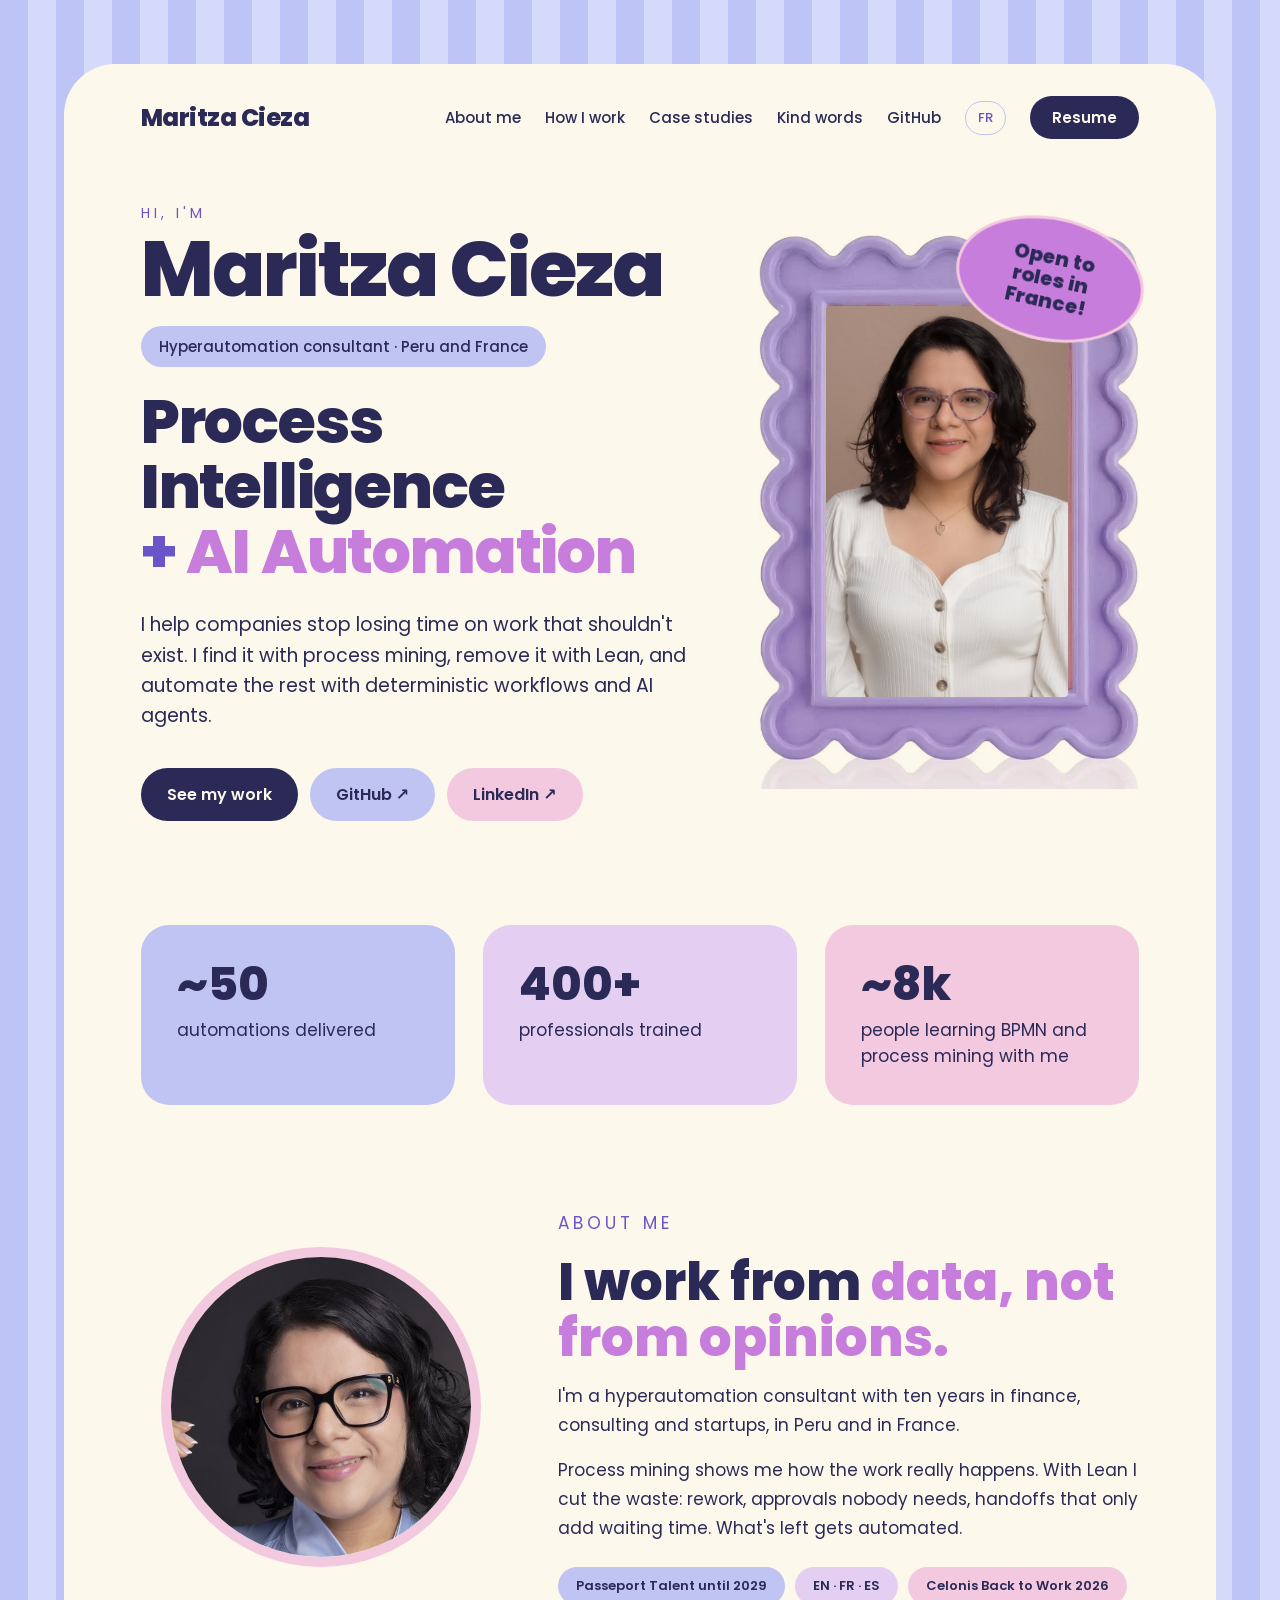
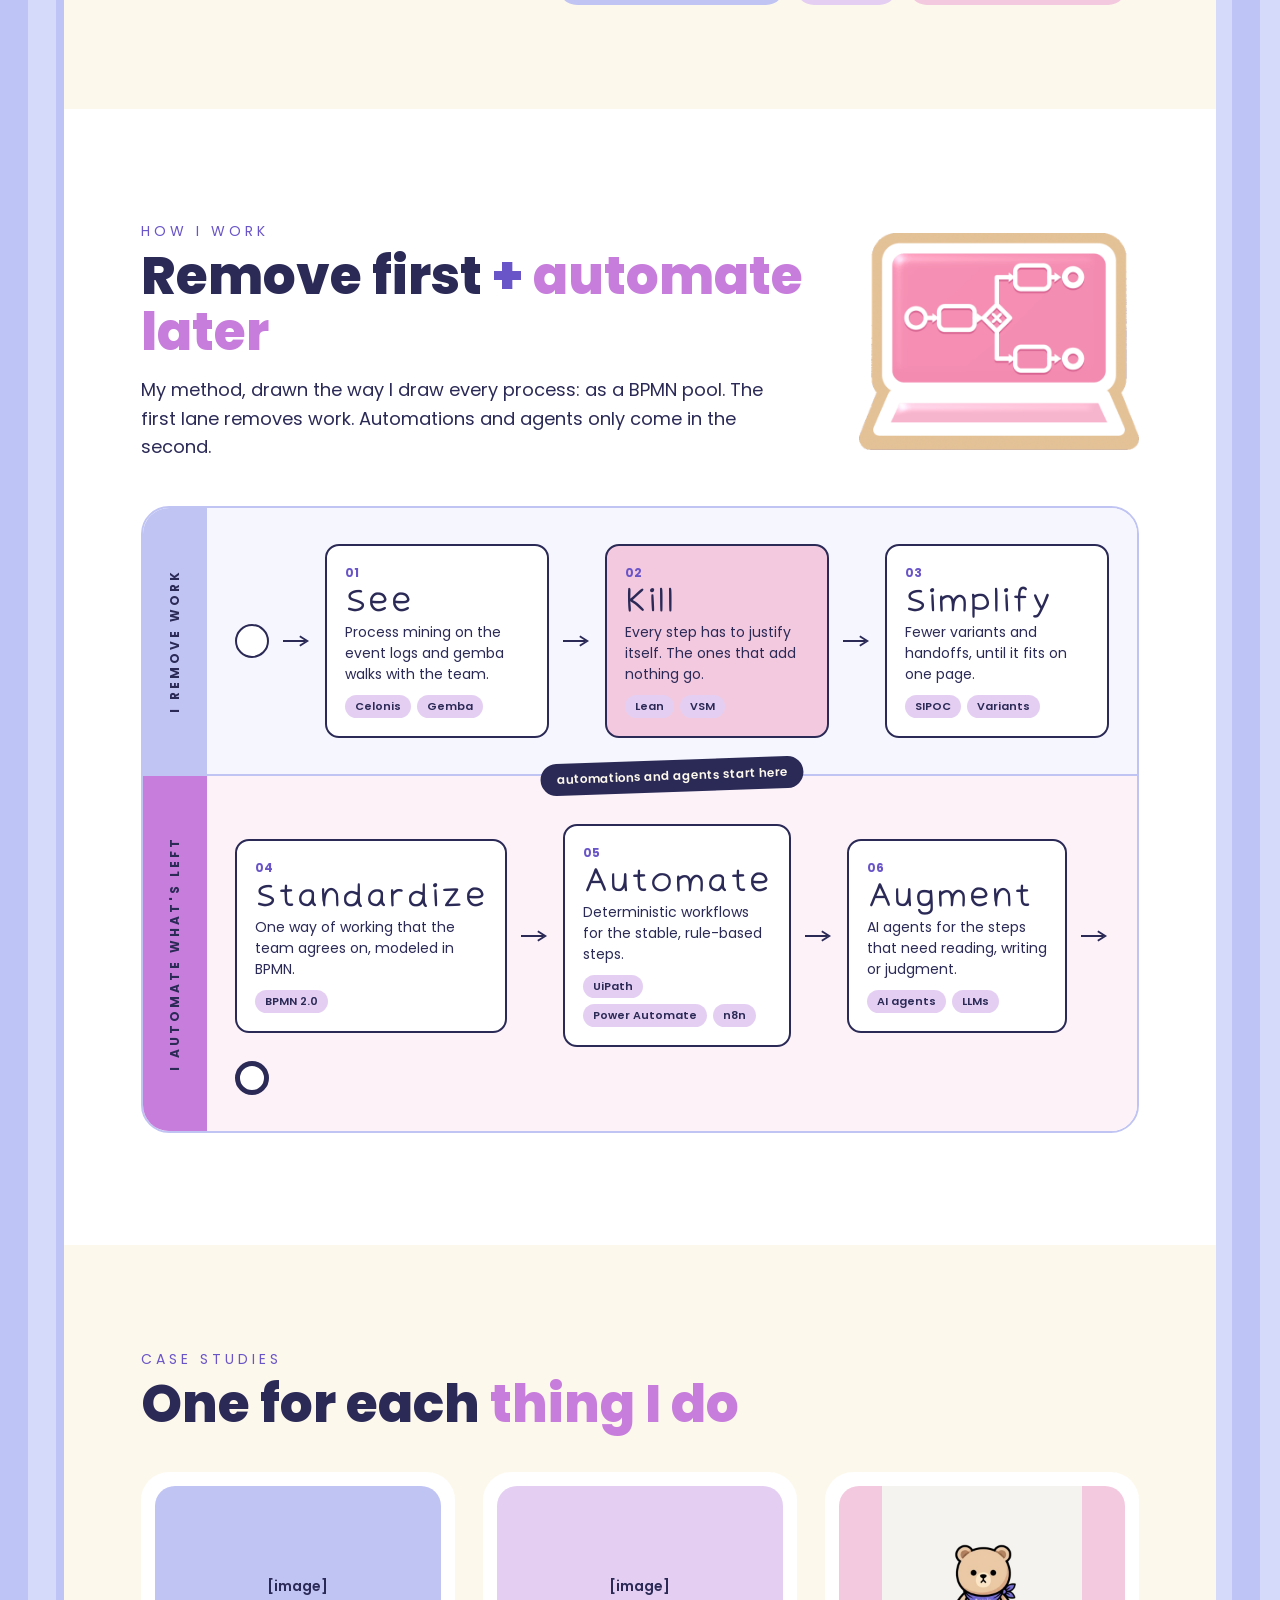
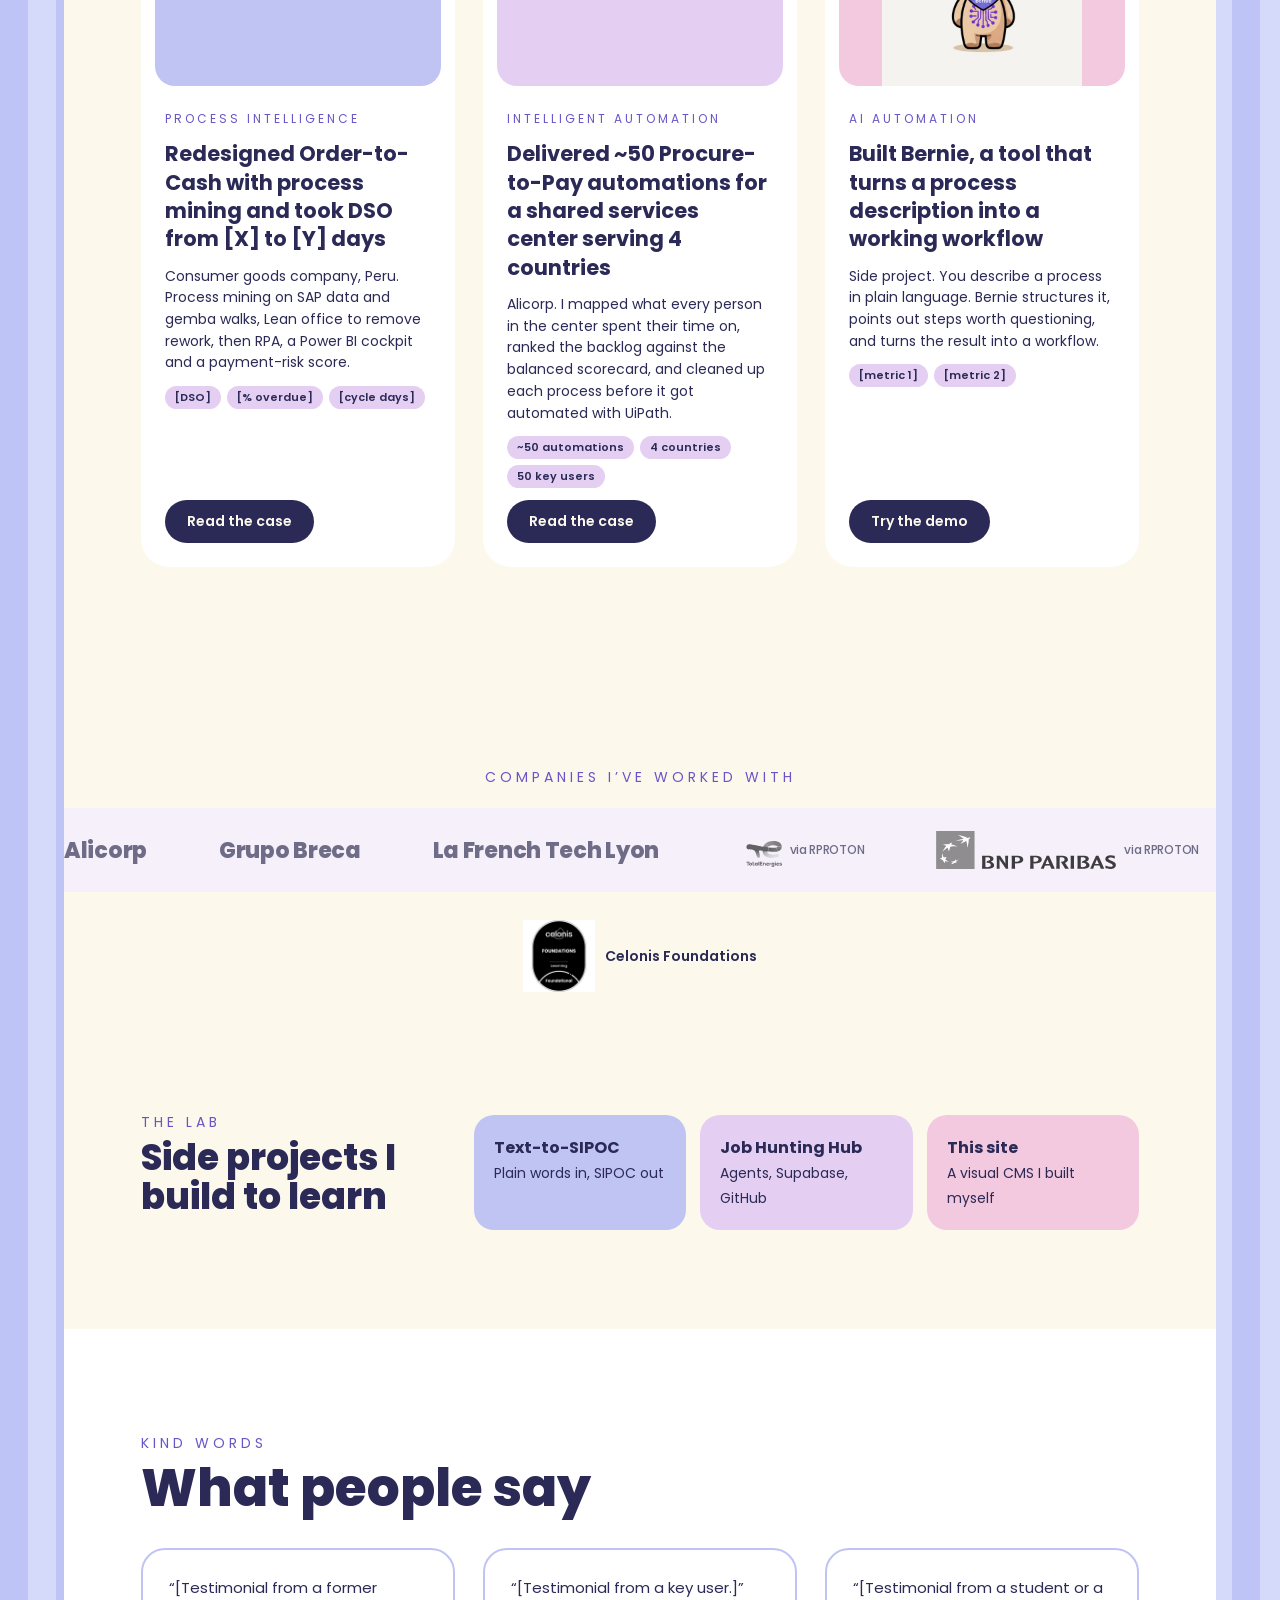
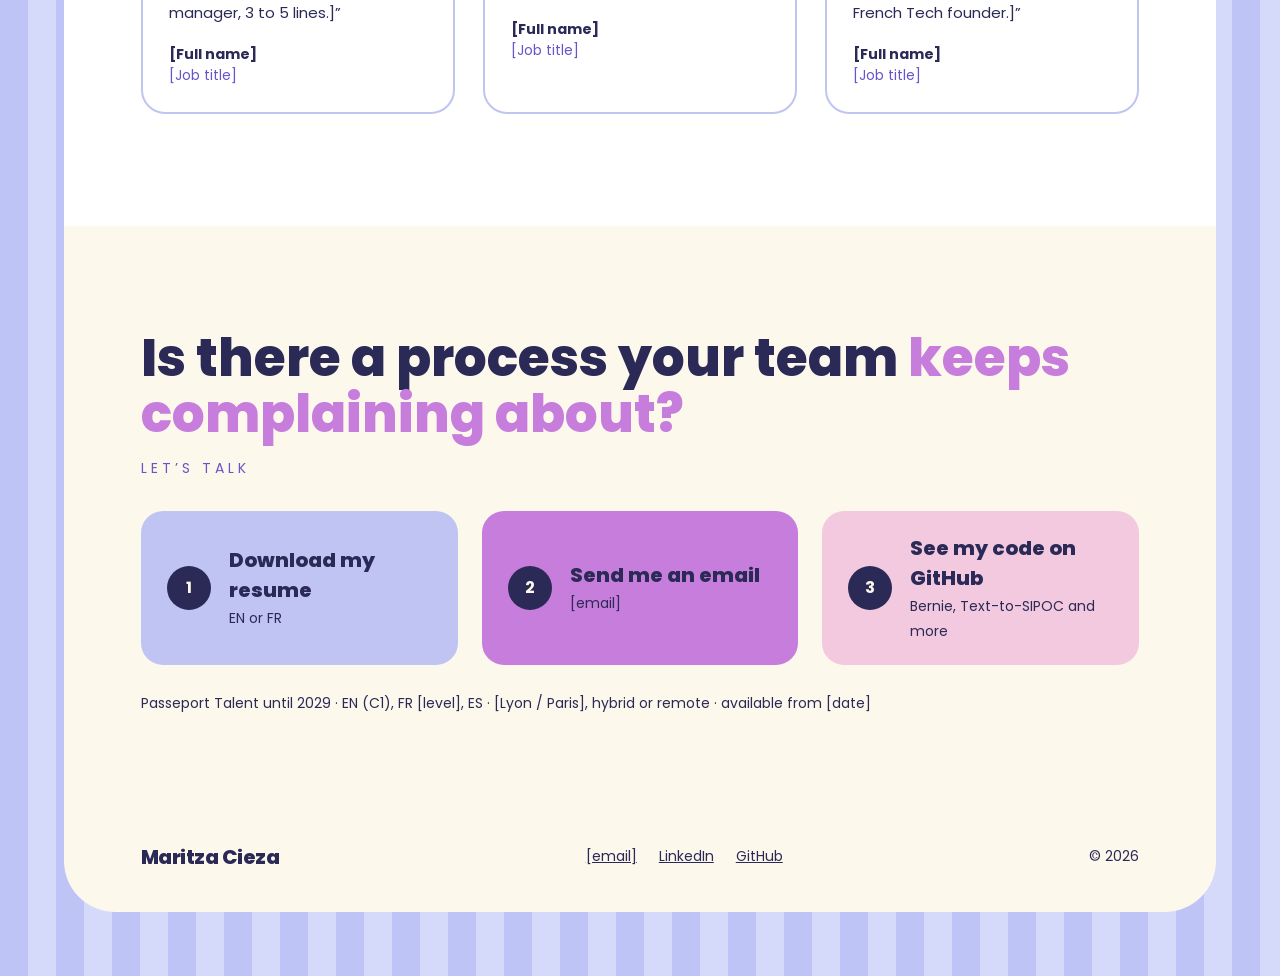
==== index.html @ a3aa9fd0 "Portfolio with visual CMS panel Co-Authored-By: Claude Opus 5.5 <noreply@anthropic.com> Claude-Sessi" ====
<!doctype html>
<html lang="en">
<head>
<meta charset="utf-8">
<meta name="viewport" content="width=device-width, initial-scale=1">
<title>Maritza Cieza · Process Intelligence + AI Automation</title>
<meta name="description" content="Hyperautomation consultant. I find wasted work with process mining, remove it with Lean, and automate the rest with deterministic workflows and AI agents.">
<link rel="preconnect" href="https://fonts.googleapis.com">
<link rel="preconnect" href="https://fonts.gstatic.com" crossorigin>
<link href="https://fonts.googleapis.com/css2?family=Poppins:wght@400;500;600;700;800&display=swap" rel="stylesheet">
<link rel="stylesheet" href="styles.css">
</head>
<body>
<div class="page"><main class="sheet" id="app" aria-live="polite"><p class="pad" style="padding-top:48px">Loading…</p></main></div>
<script src="app.js"></script>
</body>
</html>
---- styles.css ----
@font-face { font-family: 'Irene Florentina'; src: url('assets/fonts/IreneFlorentina-Regular.woff2') format('woff2'); font-display: swap; }

:root {
  --cream: #FDF8EC;
  --ink: #2B2A57;
  --violet: #6A55C8;
  --orchid: #C77DDB;
  --lavender: #C0C4F3;
  --lilac: #E4CFF2;
  --pink: #F3C9DF;
  --stripe-a: #BEC5F6;
  --stripe-b: #D6DAFA;
  --white: #FFFFFF;
}

* { box-sizing: border-box; }
html { scroll-behavior: smooth; }
body {
  margin: 0;
  font-family: Poppins, system-ui, sans-serif;
  color: var(--ink);
  background: repeating-linear-gradient(90deg, var(--stripe-a) 0 28px, var(--stripe-b) 28px 56px);
}
a { color: var(--ink); }
a:hover { color: var(--violet); }
img { max-width: 100%; display: block; }

.page { padding: clamp(16px, 5vw, 80px) clamp(12px, 5vw, 72px); }
.sheet { max-width: 1280px; margin: 0 auto; background: var(--cream); border-radius: clamp(28px, 4vw, 56px); overflow: hidden; }
.pad { padding-left: clamp(24px, 6vw, 80px); padding-right: clamp(24px, 6vw, 80px); }

.hand { font-family: 'Irene Florentina', Poppins, sans-serif; font-weight: 400; }
.eyebrow { margin: 0 0 6px; font-size: 14px; letter-spacing: 4px; color: var(--violet); }
.h2 { margin: 0 0 16px; font-size: clamp(34px, 4.5vw, 52px); line-height: 1.08; font-weight: 800; }
.orchid { color: var(--orchid); }
.violet { color: var(--violet); }

.bg-lavender { background: var(--lavender); }
.bg-lilac { background: var(--lilac); }
.bg-pink { background: var(--pink); }
.bg-orchid { background: var(--orchid); }
.bg-white { background: var(--white); }

.btn { display: inline-block; padding: 14px 26px; border-radius: 999px; font-weight: 600; text-decoration: none; }
.btn-ink { background: var(--ink); color: var(--cream); }
.btn-ink:hover { color: var(--cream); opacity: .9; }
.pill { display: inline-block; padding: 9px 18px; border-radius: 999px; font-size: 13px; font-weight: 600; }

/* header */
.topbar { padding-top: 32px; padding-bottom: 8px; display: flex; flex-wrap: wrap; align-items: center; justify-content: space-between; gap: 16px; }
.logo { font-size: 34px; text-decoration: none; }
.nav { display: flex; flex-wrap: wrap; align-items: center; gap: 24px; font-size: 15px; font-weight: 500; }
.nav a { text-decoration: none; }
.lang { background: none; border: 1.5px solid var(--lavender); border-radius: 999px; padding: 6px 12px; font: inherit; font-size: 13px; color: var(--violet); cursor: pointer; }

/* hero */
.hero { padding-top: 56px; padding-bottom: 104px; display: flex; flex-wrap: wrap; align-items: center; gap: 56px; }
.hero-text { flex: 1 1 520px; min-width: 0; }
.hero-name { margin: 2px 0 18px; font-family: Poppins, sans-serif; font-weight: 800; font-size: clamp(46px, 6.4vw, 78px); line-height: 1; letter-spacing: -2px; }
.name-font { font-family: Poppins, sans-serif; font-weight: 800; letter-spacing: -0.5px; }
.hero h1 { margin: 22px 0 0; font-size: clamp(40px, 5.2vw, 62px); line-height: 1.05; font-weight: 800; letter-spacing: -1.2px; }
.hero-promise { margin: 26px 0 0; font-size: 19px; line-height: 1.6; max-width: 600px; }
.hero-actions { display: flex; flex-wrap: wrap; gap: 12px; margin-top: 36px; }
.hero-photo { flex: 1 1 340px; min-width: 0; display: flex; justify-content: center; position: relative; }
.frame { position: relative; width: 100%; max-width: 380px; aspect-ratio: 686 / 1000; }
.frame-img { position: absolute; inset: 0; width: 100%; height: 100%; object-fit: contain; mix-blend-mode: multiply; }
.frame-photo { position: absolute; left: 17.8%; top: 12.8%; width: 63.6%; height: 70.6%; max-width: none; object-fit: cover; border-radius: 4px; }
.sticker { position: absolute; top: -18px; right: -6px; max-width: 190px; background: var(--orchid); color: var(--ink); padding: 26px 26px; border-radius: 50%; font-size: 20px; font-weight: 800; line-height: 1.1; text-align: center; transform: rotate(12deg); border: 3px solid var(--pink); }

/* bento */
.grid { display: grid; gap: 28px; }
.grid-3 { grid-template-columns: repeat(auto-fit, minmax(260px, 1fr)); }
.card { border-radius: 28px; padding: 36px; }
.stat-value { font-size: 46px; font-weight: 800; line-height: 1; }
.stat-label { margin-top: 10px; font-size: 17px; }

/* about */
.about { padding-top: 104px; padding-bottom: 104px; display: flex; flex-wrap: wrap; align-items: center; gap: 56px; }
.about-photo { flex: 1 1 300px; display: flex; justify-content: center; }
.about-photo img { width: 100%; max-width: 320px; aspect-ratio: 1; object-fit: cover; border-radius: 50%; border: 10px solid var(--pink); }
.about-text { flex: 1 1 520px; min-width: 0; }
.about-text p { font-size: 17px; line-height: 1.7; margin: 0 0 16px; }
.pills { display: flex; flex-wrap: wrap; gap: 10px; margin-top: 24px; }

/* method / BPMN pool */
.method { padding-top: 112px; padding-bottom: 112px; }
.method-head { display: flex; flex-wrap: wrap; align-items: center; gap: 32px; margin-bottom: 44px; }
.method-head > div { flex: 1 1 520px; }
.method-head img { flex: 0 1 280px; width: 280px; }
.method-intro { margin: 0; font-size: 18px; line-height: 1.6; max-width: 640px; }
.pool { background: var(--white); border: 2px solid var(--lavender); border-radius: 28px; overflow: hidden; }
.lane { display: flex; }
.lane + .lane { border-top: 2px solid var(--lavender); }
.lane-label { flex: 0 0 64px; display: flex; align-items: center; justify-content: center; }
.lane-label span { writing-mode: vertical-rl; transform: rotate(180deg); font-size: 12px; font-weight: 700; letter-spacing: 3px; text-transform: uppercase; }
.lane-body { flex: 1 1 auto; min-width: 0; padding: 36px 28px; display: flex; flex-wrap: wrap; align-items: center; gap: 14px; position: relative; }
.lane-1 .lane-label { background: var(--lavender); }
.lane-1 .lane-body { background: #F6F6FE; }
.lane-2 .lane-label { background: var(--orchid); }
.lane-2 .lane-body { background: #FCF2F8; padding-top: 48px; }
.event { flex: 0 0 34px; height: 34px; border-radius: 50%; border: 2px solid var(--ink); background: var(--white); }
.event.end { border-width: 5px; }
.arrow { width: 28px; height: 12px; flex: 0 0 28px; }
.task { flex: 1 1 200px; background: var(--white); border: 2px solid var(--ink); border-radius: 14px; padding: 18px; }
.task.hot { background: var(--pink); }
.task-num { font-size: 12px; font-weight: 700; color: var(--violet); }
.task h3 { margin: 2px 0 6px; font-size: 32px; line-height: 1; }
.task p { margin: 0 0 10px; font-size: 14px; line-height: 1.5; }
.chips { display: flex; flex-wrap: wrap; gap: 6px; }
.chip { background: var(--lilac); padding: 3px 10px; border-radius: 999px; font-size: 11px; font-weight: 600; }
.marker { position: absolute; top: -16px; left: 50%; transform: translateX(-50%) rotate(-2deg); background: var(--ink); color: var(--cream); padding: 7px 16px; border-radius: 999px; font-size: 12px; font-weight: 600; white-space: nowrap; }

/* cases */
.cases { padding-top: 104px; padding-bottom: 104px; }
.case { background: var(--white); border-radius: 28px; overflow: hidden; display: flex; flex-direction: column; }
.case-img { height: 200px; margin: 14px 14px 0; border-radius: 20px; display: flex; align-items: center; justify-content: center; font-weight: 600; font-size: 14px; overflow: hidden; }
.case-img img { width: 100%; height: 100%; object-fit: contain; }
.case-body { padding: 24px; display: flex; flex-direction: column; gap: 12px; flex: 1; }
.case-label { font-size: 12px; letter-spacing: 3px; color: var(--violet); }
.case h3 { margin: 0; font-size: 21px; line-height: 1.35; font-weight: 700; }
.case p { margin: 0; font-size: 14px; line-height: 1.55; }
.case .btn { margin-top: auto; align-self: flex-start; padding: 11px 22px; font-size: 14px; }

/* brands marquee */
.brands { padding-top: 96px; padding-bottom: 24px; }
.marquee { overflow: hidden; padding: 22px 0; background: #F6F0FB; }
.marquee-track { display: flex; align-items: center; gap: 72px; width: max-content; animation: marquee 32s linear infinite; }
.marquee:hover .marquee-track { animation-play-state: paused; }
.brand { display: flex; align-items: center; gap: 8px; font-size: 22px; font-weight: 800; letter-spacing: -0.3px; color: #6E6C86; white-space: nowrap; }
.brand img { height: 40px; width: auto; max-width: 180px; object-fit: contain; filter: grayscale(1) contrast(1.1); opacity: .75; }
.brand small { font-size: 12px; font-weight: 500; }
@keyframes marquee { from { transform: translateX(0); } to { transform: translateX(-50%); } }
@media (prefers-reduced-motion: reduce) { .marquee-track { animation: none; flex-wrap: wrap; width: auto; justify-content: center; } }

.certs { display: flex; flex-wrap: wrap; justify-content: center; align-items: center; gap: 20px; margin-top: 28px; font-size: 14px; }
.certs a { display: flex; align-items: center; gap: 10px; text-decoration: none; font-weight: 600; }
.certs img { height: 72px; width: auto; }

/* lab, words */
.lab { padding-top: 96px; padding-bottom: 96px; display: flex; flex-wrap: wrap; align-items: center; gap: 24px 40px; }
.lab > div:first-child { flex: 1 1 240px; }
.lab-grid { flex: 2 1 560px; display: grid; grid-template-columns: repeat(auto-fit, minmax(180px, 1fr)); gap: 14px; }
.lab-item { border-radius: 20px; padding: 20px; text-decoration: none; display: block; }
.words { padding-top: 104px; padding-bottom: 112px; }
.quote { margin: 0; background: var(--white); border-radius: 24px; padding: 26px; border: 2px solid var(--lavender); }
.quote blockquote { margin: 0 0 18px; font-size: 15px; line-height: 1.65; }
.quote figcaption { font-size: 14px; display: flex; align-items: center; gap: 12px; }
.quote figcaption img { width: 44px; height: 44px; border-radius: 50%; object-fit: cover; }

/* contact */
.contact { padding-top: 104px; padding-bottom: 96px; }
.steps-cta { display: grid; grid-template-columns: repeat(auto-fit, minmax(280px, 1fr)); gap: 24px; }
.step-cta { border-radius: 22px; padding: 22px 26px; display: flex; align-items: center; gap: 18px; text-decoration: none; }
.step-cta strong { font-size: 20px; font-weight: 800; }
.step-num { flex: 0 0 44px; height: 44px; border-radius: 50%; background: var(--ink); color: var(--cream); display: flex; align-items: center; justify-content: center; font-weight: 700; }
.facts { margin: 28px 0 0; font-size: 14px; }

.footer { padding-top: 32px; padding-bottom: 40px; display: flex; flex-wrap: wrap; justify-content: space-between; align-items: center; gap: 16px; font-size: 14px; }
.footer .links { display: flex; flex-wrap: wrap; gap: 22px; }

@media (max-width: 640px) {
  .lane { flex-direction: column; }
  .lane-label { flex: 0 0 auto; padding: 10px; }
  .lane-label span { writing-mode: horizontal-tb; transform: none; }
  .arrow { transform: rotate(90deg); }
  .sticker { font-size: 15px; padding: 18px; }
}
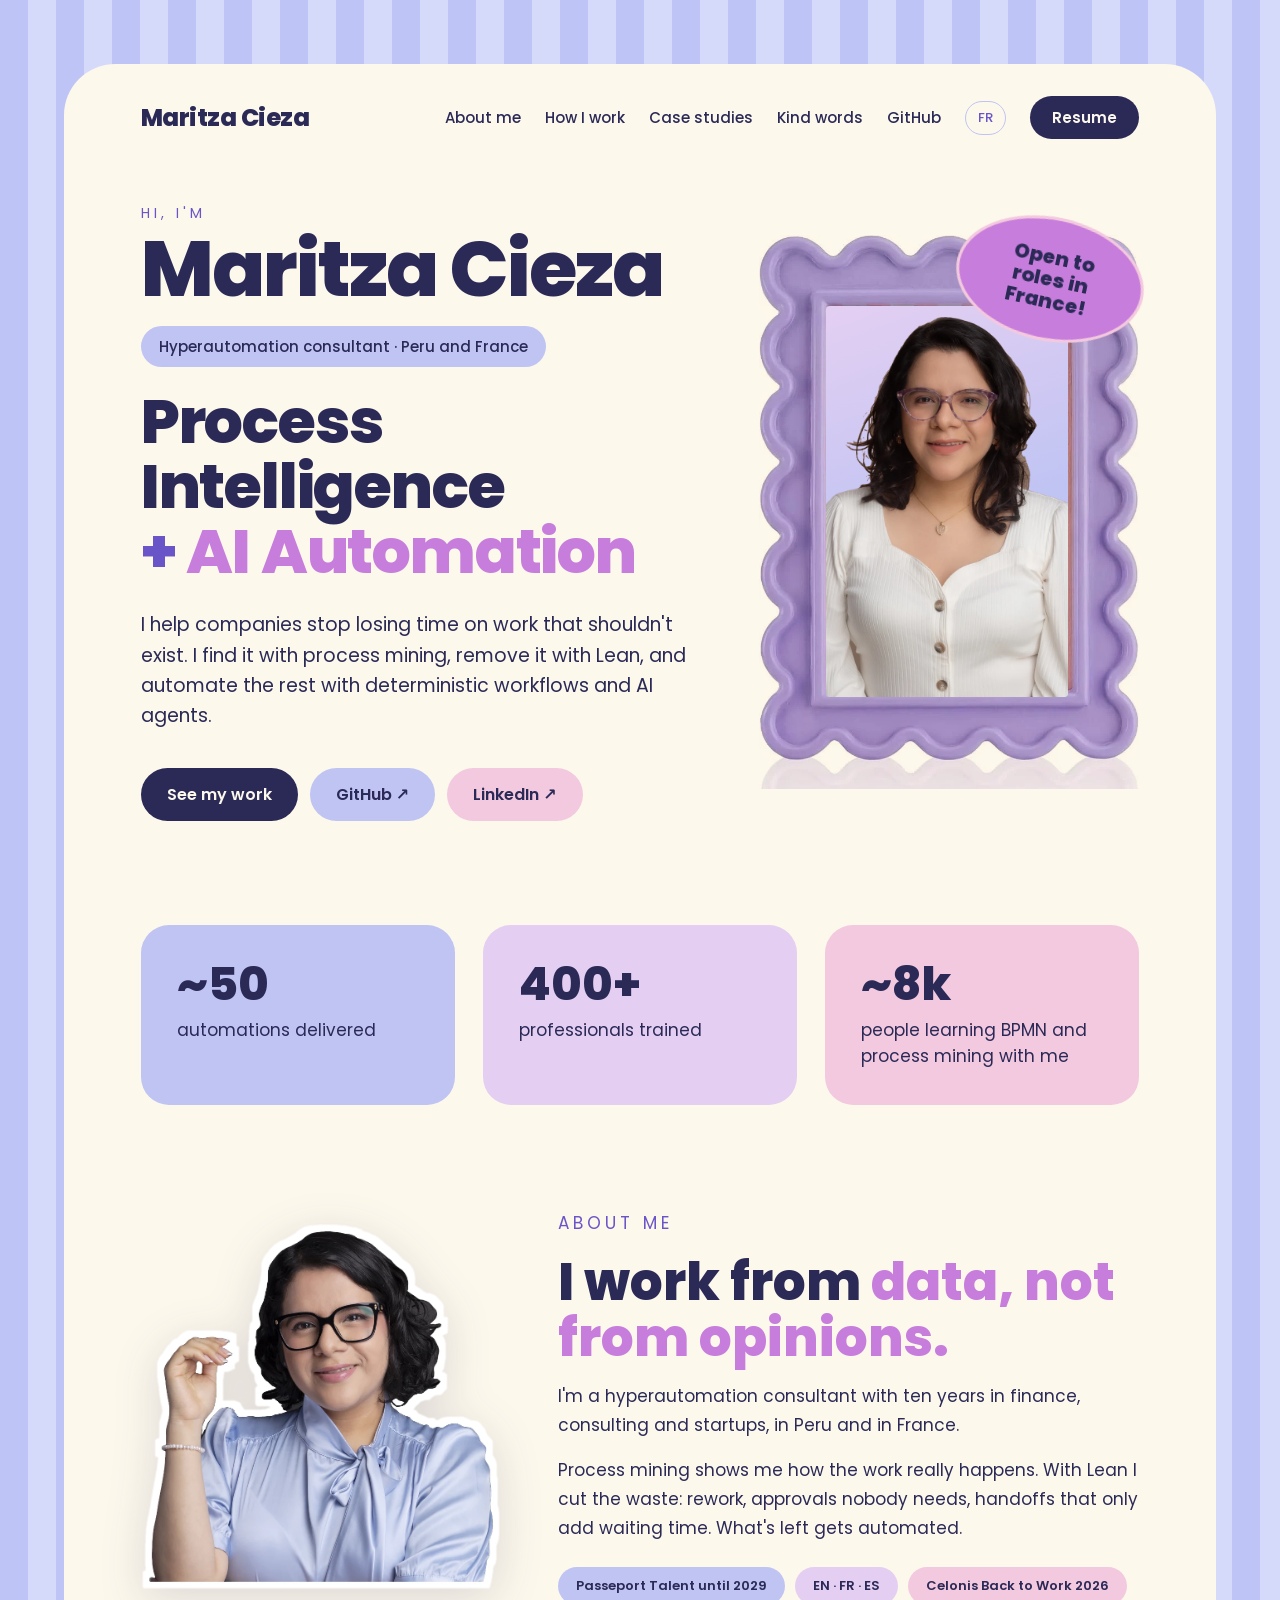
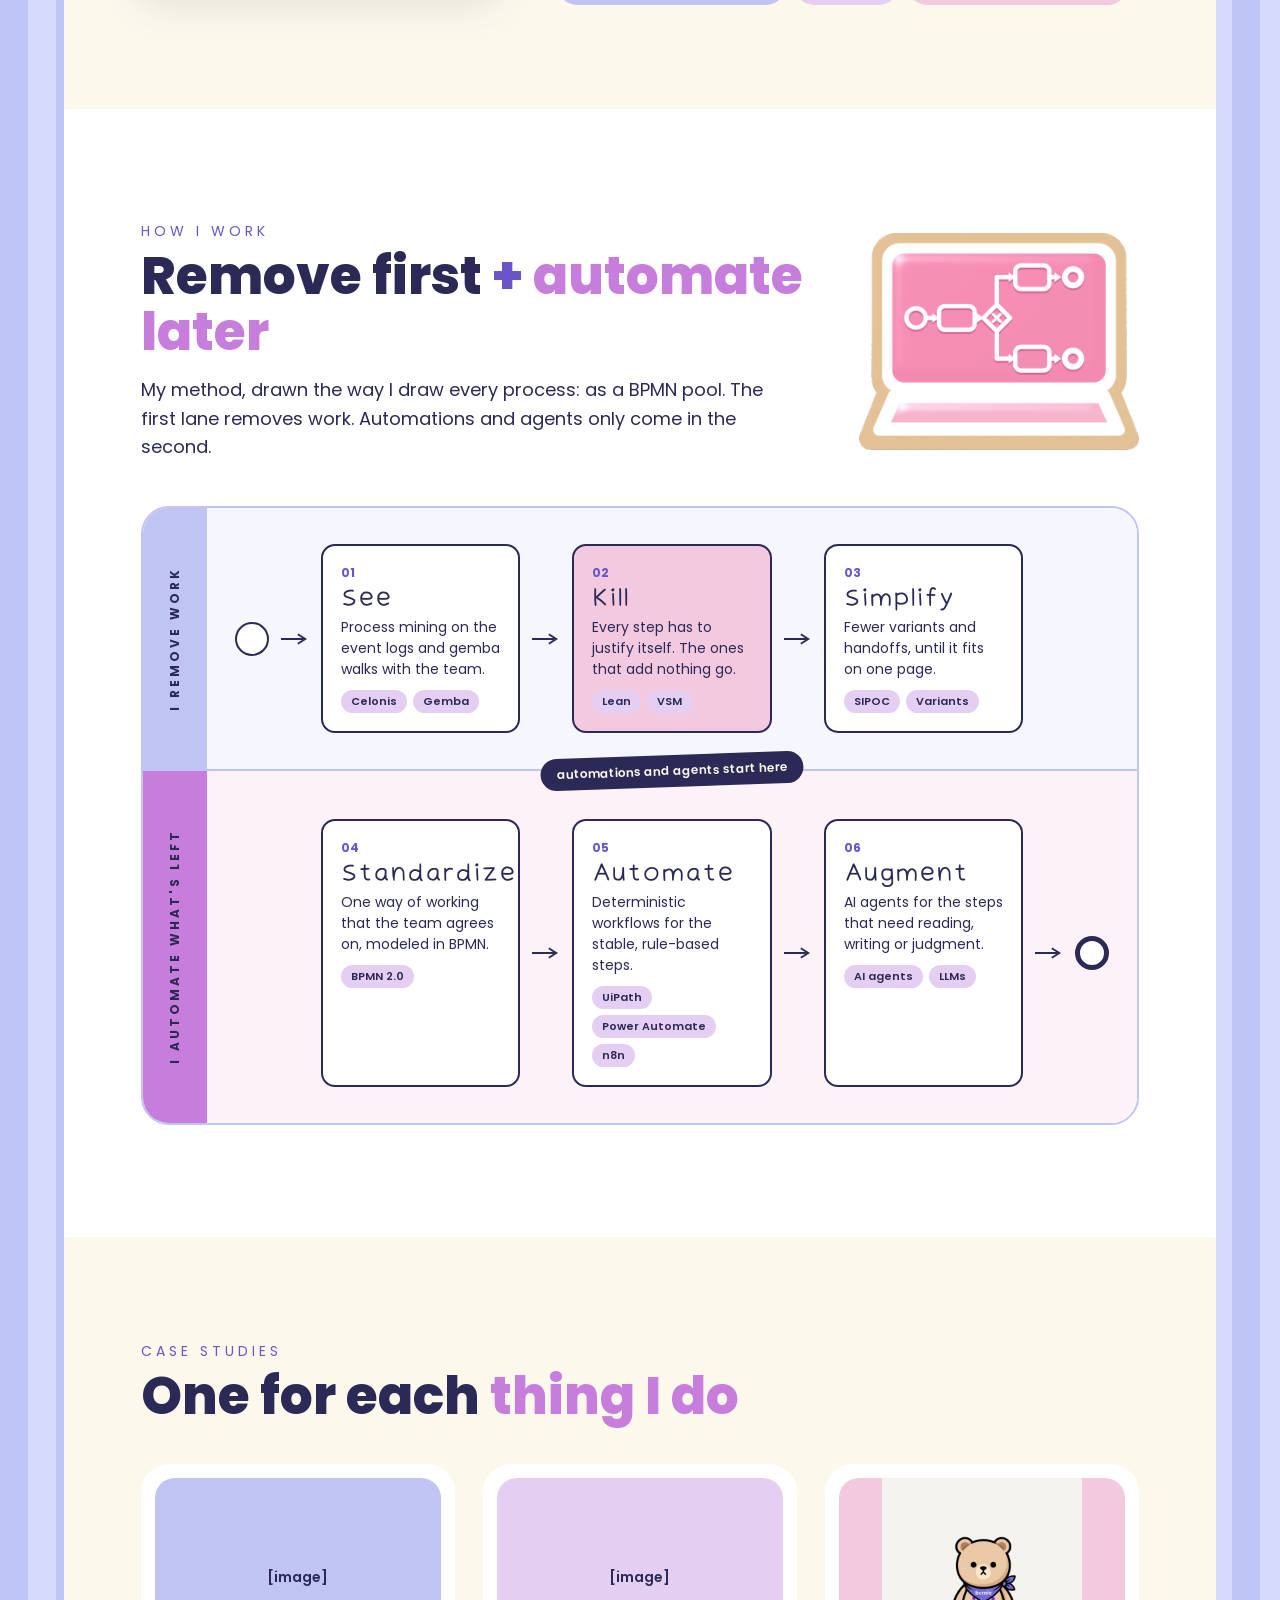
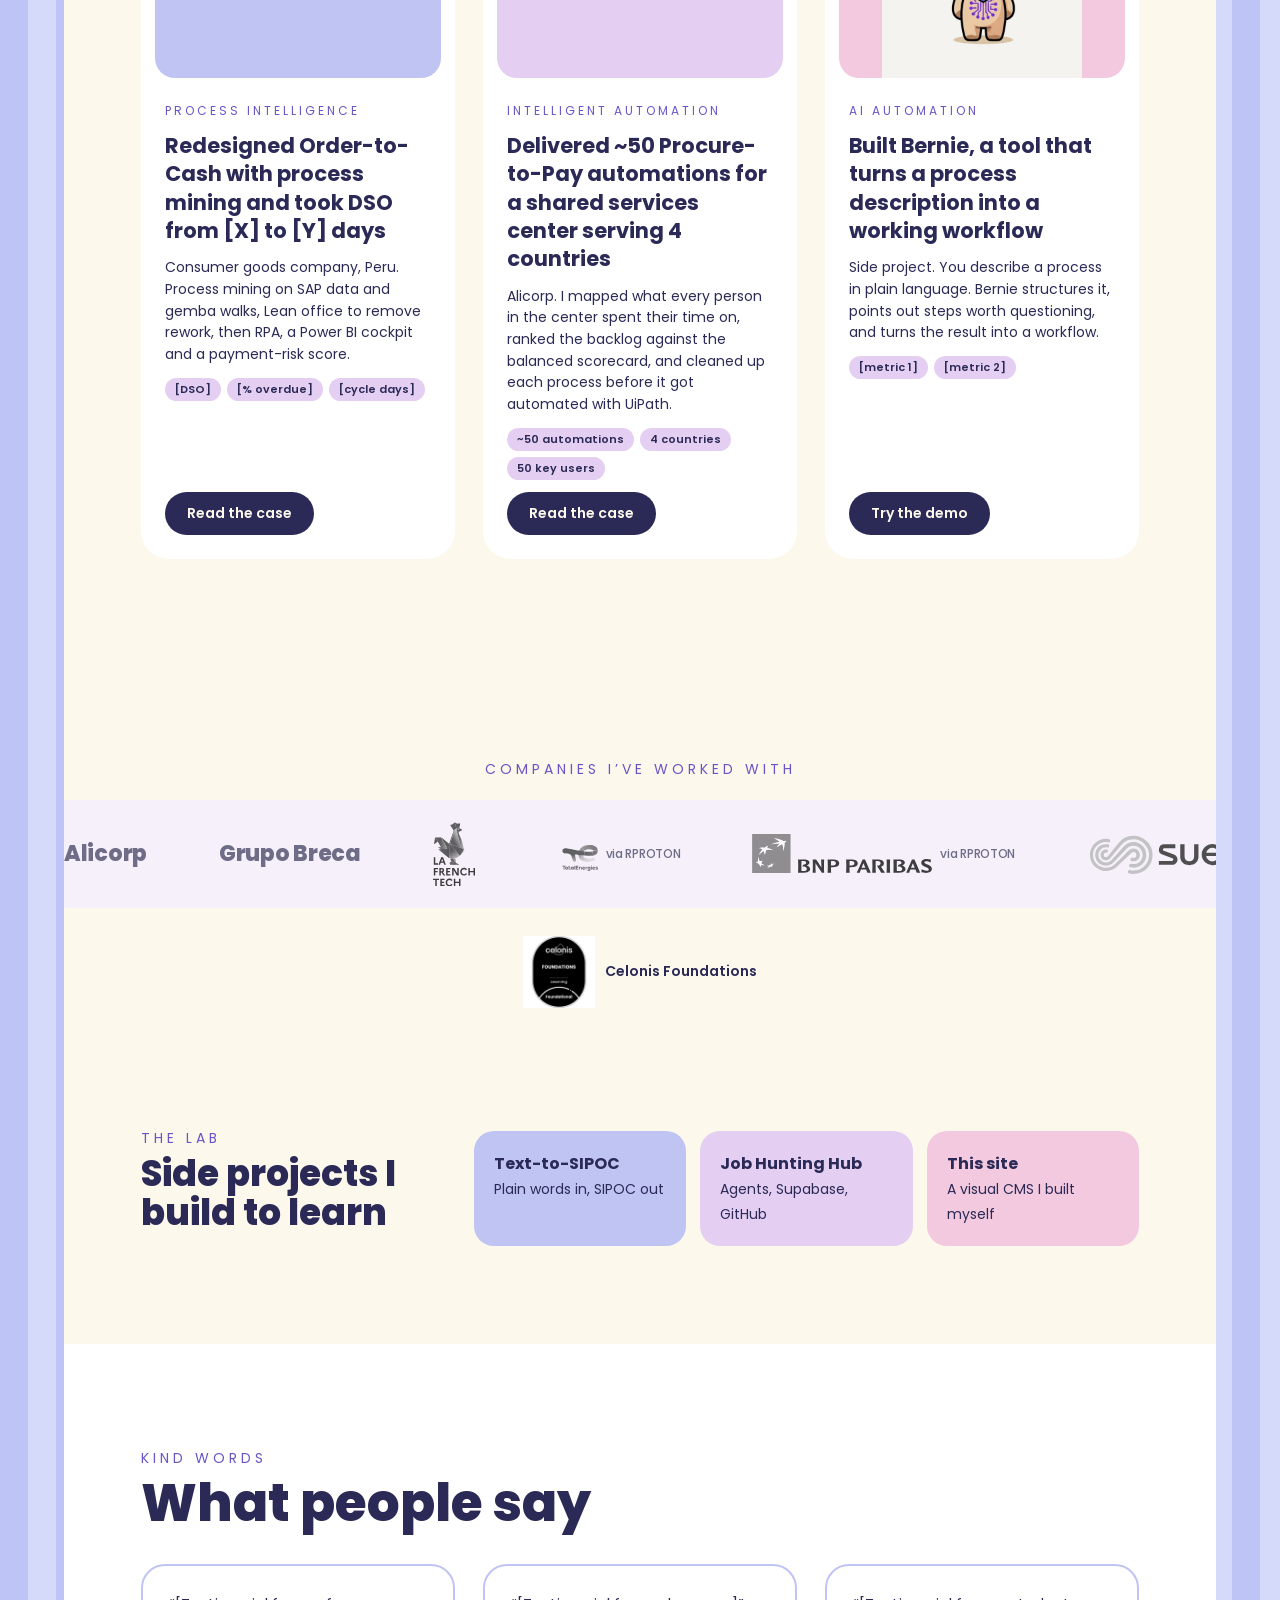
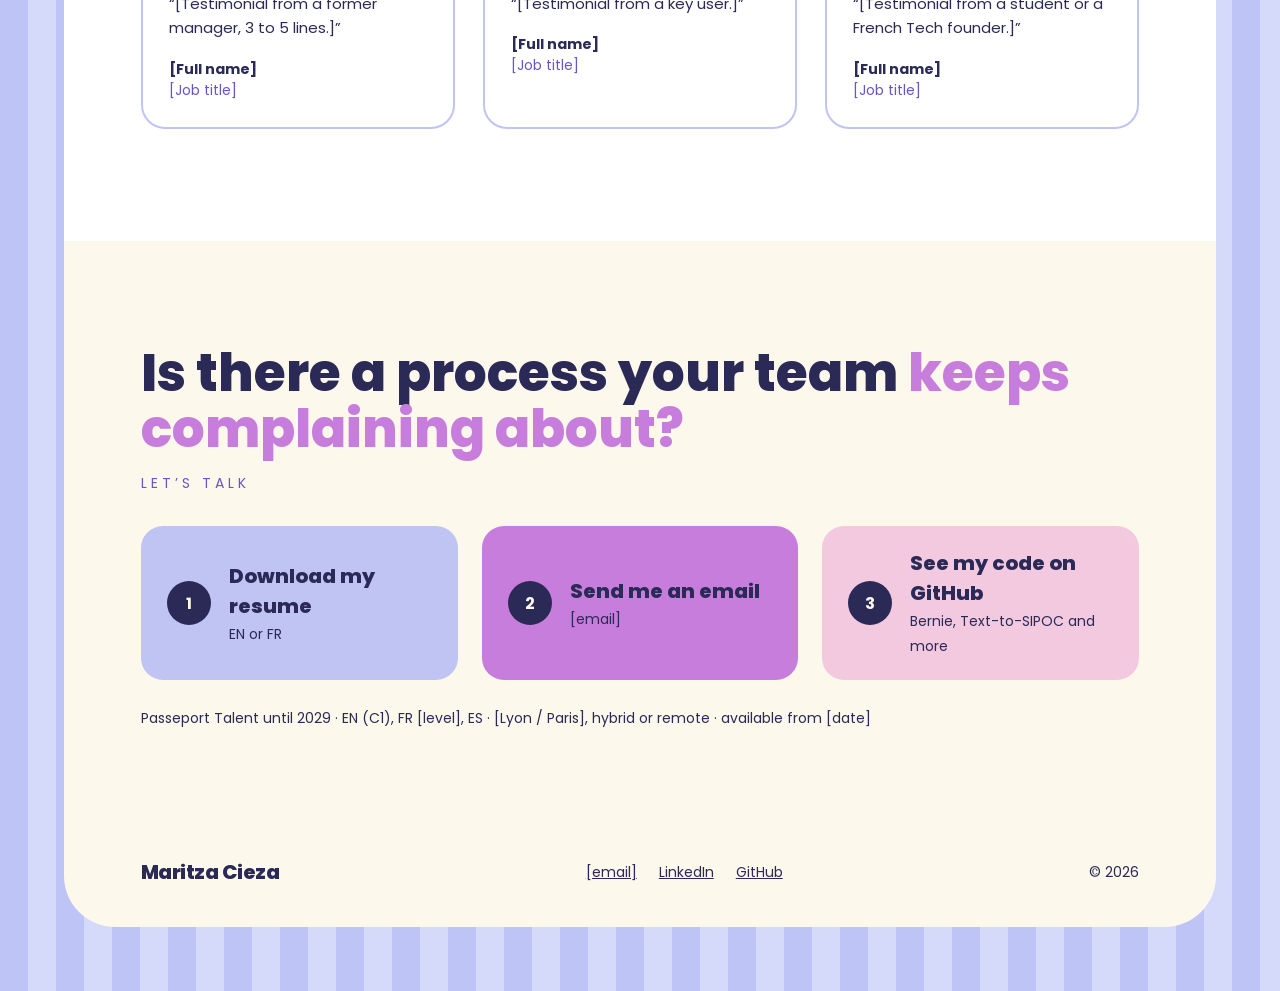
==== commit 962e16ff: "Cache-bust CSS and JS Co-Authored-By: Claude Opus 5.5 <noreply@anthropic.com> Claude-Session: https:" ====
--- a/index.html
+++ b/index.html
@@ -8,10 +8,10 @@
 <link rel="preconnect" href="https://fonts.googleapis.com">
 <link rel="preconnect" href="https://fonts.gstatic.com" crossorigin>
 <link href="https://fonts.googleapis.com/css2?family=Poppins:wght@400;500;600;700;800&display=swap" rel="stylesheet">
-<link rel="stylesheet" href="styles.css">
+<link rel="stylesheet" href="styles.css?v=2">
 </head>
 <body>
 <div class="page"><main class="sheet" id="app" aria-live="polite"><p class="pad" style="padding-top:48px">Loading…</p></main></div>
-<script src="app.js"></script>
+<script src="app.js?v=2"></script>
 </body>
 </html>
--- a/styles.css
+++ b/styles.css
@@ -51,6 +51,11 @@
 .logo { font-size: 34px; text-decoration: none; }
 .nav { display: flex; flex-wrap: wrap; align-items: center; gap: 24px; font-size: 15px; font-weight: 500; }
 .nav a { text-decoration: none; }
+.menu-btn { display: none; width: 46px; height: 46px; border: 1.5px solid var(--lavender); border-radius: 14px; background: var(--white); padding: 0; cursor: pointer; flex-direction: column; align-items: center; justify-content: center; gap: 5px; }
+.menu-btn span { display: block; width: 20px; height: 2px; border-radius: 2px; background: var(--ink); transition: transform .2s, opacity .2s; }
+.topbar.open .menu-btn span:nth-child(1) { transform: translateY(7px) rotate(45deg); }
+.topbar.open .menu-btn span:nth-child(2) { opacity: 0; }
+.topbar.open .menu-btn span:nth-child(3) { transform: translateY(-7px) rotate(-45deg); }
 .lang { background: none; border: 1.5px solid var(--lavender); border-radius: 999px; padding: 6px 12px; font: inherit; font-size: 13px; color: var(--violet); cursor: pointer; }
 
 /* hero */
@@ -64,7 +69,7 @@
 .hero-photo { flex: 1 1 340px; min-width: 0; display: flex; justify-content: center; position: relative; }
 .frame { position: relative; width: 100%; max-width: 380px; aspect-ratio: 686 / 1000; }
 .frame-img { position: absolute; inset: 0; width: 100%; height: 100%; object-fit: contain; mix-blend-mode: multiply; }
-.frame-photo { position: absolute; left: 17.8%; top: 12.8%; width: 63.6%; height: 70.6%; max-width: none; object-fit: cover; border-radius: 4px; }
+.frame-photo { position: absolute; left: 17.8%; top: 12.8%; width: 63.6%; height: 70.6%; max-width: none; object-fit: cover; object-position: center top; border-radius: 4px; background: linear-gradient(160deg, var(--lilac) 0%, var(--lavender) 55%, var(--stripe-a) 100%); }
 .sticker { position: absolute; top: -18px; right: -6px; max-width: 190px; background: var(--orchid); color: var(--ink); padding: 26px 26px; border-radius: 50%; font-size: 20px; font-weight: 800; line-height: 1.1; text-align: center; transform: rotate(12deg); border: 3px solid var(--pink); }
 
 /* bento */
@@ -77,7 +82,7 @@
 /* about */
 .about { padding-top: 104px; padding-bottom: 104px; display: flex; flex-wrap: wrap; align-items: center; gap: 56px; }
 .about-photo { flex: 1 1 300px; display: flex; justify-content: center; }
-.about-photo img { width: 100%; max-width: 320px; aspect-ratio: 1; object-fit: cover; border-radius: 50%; border: 10px solid var(--pink); }
+.about-photo img { width: 100%; max-width: 360px; height: auto; filter: drop-shadow(0 10px 22px rgba(43, 42, 87, .16)); }
 .about-text { flex: 1 1 520px; min-width: 0; }
 .about-text p { font-size: 17px; line-height: 1.7; margin: 0 0 16px; }
 .pills { display: flex; flex-wrap: wrap; gap: 10px; margin-top: 24px; }
@@ -93,18 +98,20 @@
 .lane + .lane { border-top: 2px solid var(--lavender); }
 .lane-label { flex: 0 0 64px; display: flex; align-items: center; justify-content: center; }
 .lane-label span { writing-mode: vertical-rl; transform: rotate(180deg); font-size: 12px; font-weight: 700; letter-spacing: 3px; text-transform: uppercase; }
-.lane-body { flex: 1 1 auto; min-width: 0; padding: 36px 28px; display: flex; flex-wrap: wrap; align-items: center; gap: 14px; position: relative; }
+.lane-body { flex: 1 1 auto; min-width: 0; padding: 36px 28px; display: grid; grid-template-columns: 34px 28px repeat(var(--n, 3), minmax(0, 1fr) 28px) 34px; align-items: center; column-gap: 12px; position: relative; }
+.lane-body > .task { align-self: stretch; }
+.lane-body > .arrow, .lane-body > .event { justify-self: center; }
 .lane-1 .lane-label { background: var(--lavender); }
 .lane-1 .lane-body { background: #F6F6FE; }
 .lane-2 .lane-label { background: var(--orchid); }
 .lane-2 .lane-body { background: #FCF2F8; padding-top: 48px; }
-.event { flex: 0 0 34px; height: 34px; border-radius: 50%; border: 2px solid var(--ink); background: var(--white); }
+.event { flex: 0 0 34px; width: 34px; height: 34px; box-sizing: border-box; border-radius: 50%; border: 2px solid var(--ink); background: var(--white); }
 .event.end { border-width: 5px; }
-.arrow { width: 28px; height: 12px; flex: 0 0 28px; }
-.task { flex: 1 1 200px; background: var(--white); border: 2px solid var(--ink); border-radius: 14px; padding: 18px; }
+.arrow { width: 28px; height: 12px; flex: 0 0 28px; display: block; }
+.task { min-width: 0; background: var(--white); border: 2px solid var(--ink); border-radius: 14px; padding: 18px; }
 .task.hot { background: var(--pink); }
 .task-num { font-size: 12px; font-weight: 700; color: var(--violet); }
-.task h3 { margin: 2px 0 6px; font-size: 32px; line-height: 1; }
+.task h3 { margin: 2px 0 6px; font-size: clamp(21px, 1.9vw, 28px); line-height: 1.1; }
 .task p { margin: 0 0 10px; font-size: 14px; line-height: 1.5; }
 .chips { display: flex; flex-wrap: wrap; gap: 6px; }
 .chip { background: var(--lilac); padding: 3px 10px; border-radius: 999px; font-size: 11px; font-weight: 600; }
@@ -128,6 +135,7 @@
 .marquee:hover .marquee-track { animation-play-state: paused; }
 .brand { display: flex; align-items: center; gap: 8px; font-size: 22px; font-weight: 800; letter-spacing: -0.3px; color: #6E6C86; white-space: nowrap; }
 .brand img { height: 40px; width: auto; max-width: 180px; object-fit: contain; filter: grayscale(1) contrast(1.1); opacity: .75; }
+.brand img[src*="french-tech"] { height: 64px; }
 .brand small { font-size: 12px; font-weight: 500; }
 @keyframes marquee { from { transform: translateX(0); } to { transform: translateX(-50%); } }
 @media (prefers-reduced-motion: reduce) { .marquee-track { animation: none; flex-wrap: wrap; width: auto; justify-content: center; } }
@@ -158,6 +166,27 @@
 .footer { padding-top: 32px; padding-bottom: 40px; display: flex; flex-wrap: wrap; justify-content: space-between; align-items: center; gap: 16px; font-size: 14px; }
 .footer .links { display: flex; flex-wrap: wrap; gap: 22px; }
 
+@media (max-width: 860px) {
+  .topbar { position: relative; flex-wrap: nowrap; }
+  .menu-btn { display: flex; }
+  .nav { display: none; position: absolute; top: calc(100% + 4px); left: clamp(24px, 6vw, 80px); right: clamp(24px, 6vw, 80px); z-index: 20; flex-direction: column; align-items: stretch; gap: 4px; padding: 14px; background: var(--white); border: 1.5px solid var(--lavender); border-radius: 20px; box-shadow: 0 16px 40px rgba(43, 42, 87, .14); font-size: 17px; }
+  .topbar.open .nav { display: flex; }
+  .nav a:not(.btn) { padding: 12px 14px; border-radius: 12px; }
+  .nav a:not(.btn):hover { background: #F6F0FB; }
+  .nav .lang { align-self: flex-start; margin: 6px 14px; }
+  .nav .btn { text-align: center; margin-top: 6px; }
+}
+@media (max-width: 1180px) {
+  .lane { flex-direction: column; }
+  .lane-label { flex: 0 0 auto; padding: 10px; }
+  .lane-label span { writing-mode: horizontal-tb; transform: none; }
+  .lane-body { grid-template-columns: 1fr; row-gap: 10px; justify-items: center; }
+  .lane-body > .task { width: 100%; }
+  .lane-body > .ph { display: none; }
+  .lane-2 .lane-body { padding-top: 28px; }
+  .marker { position: static; transform: rotate(-2deg); margin-bottom: 8px; }
+  .arrow { transform: rotate(90deg); }
+}
 @media (max-width: 640px) {
   .lane { flex-direction: column; }
   .lane-label { flex: 0 0 auto; padding: 10px; }
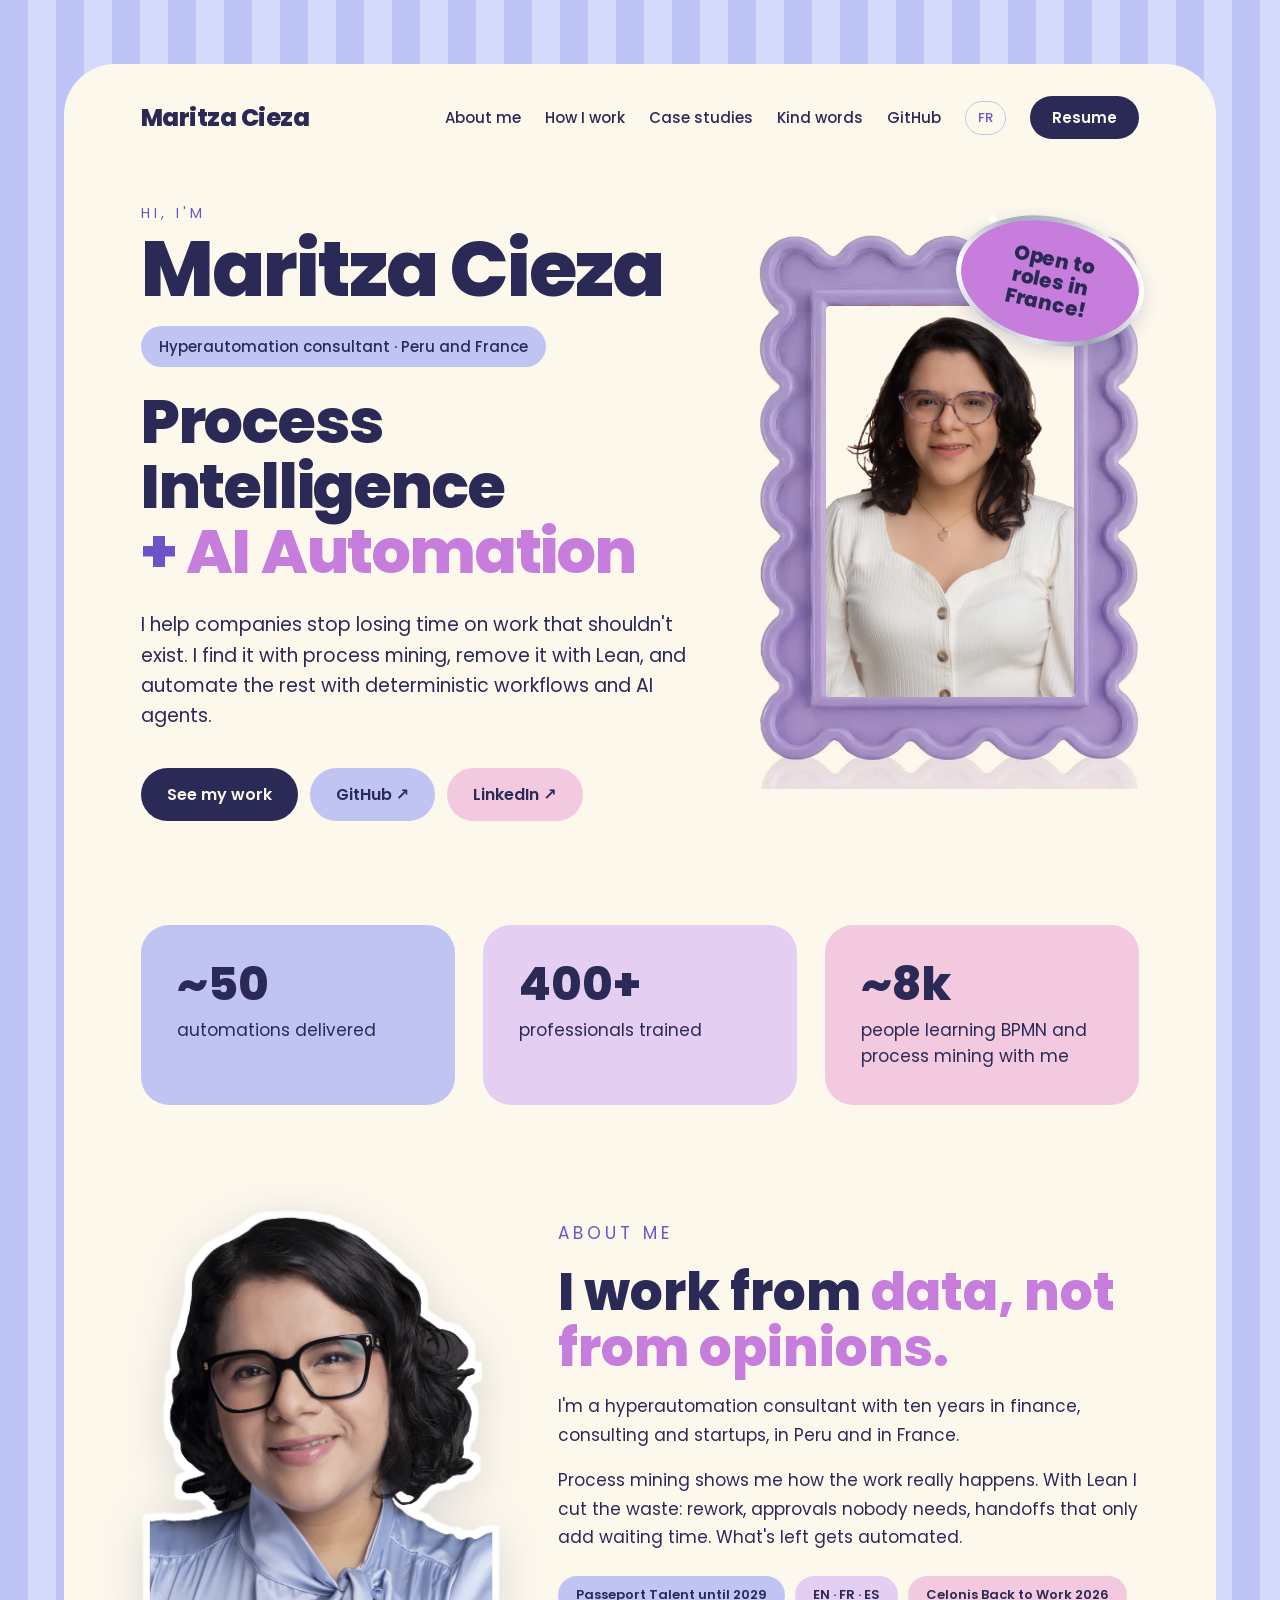
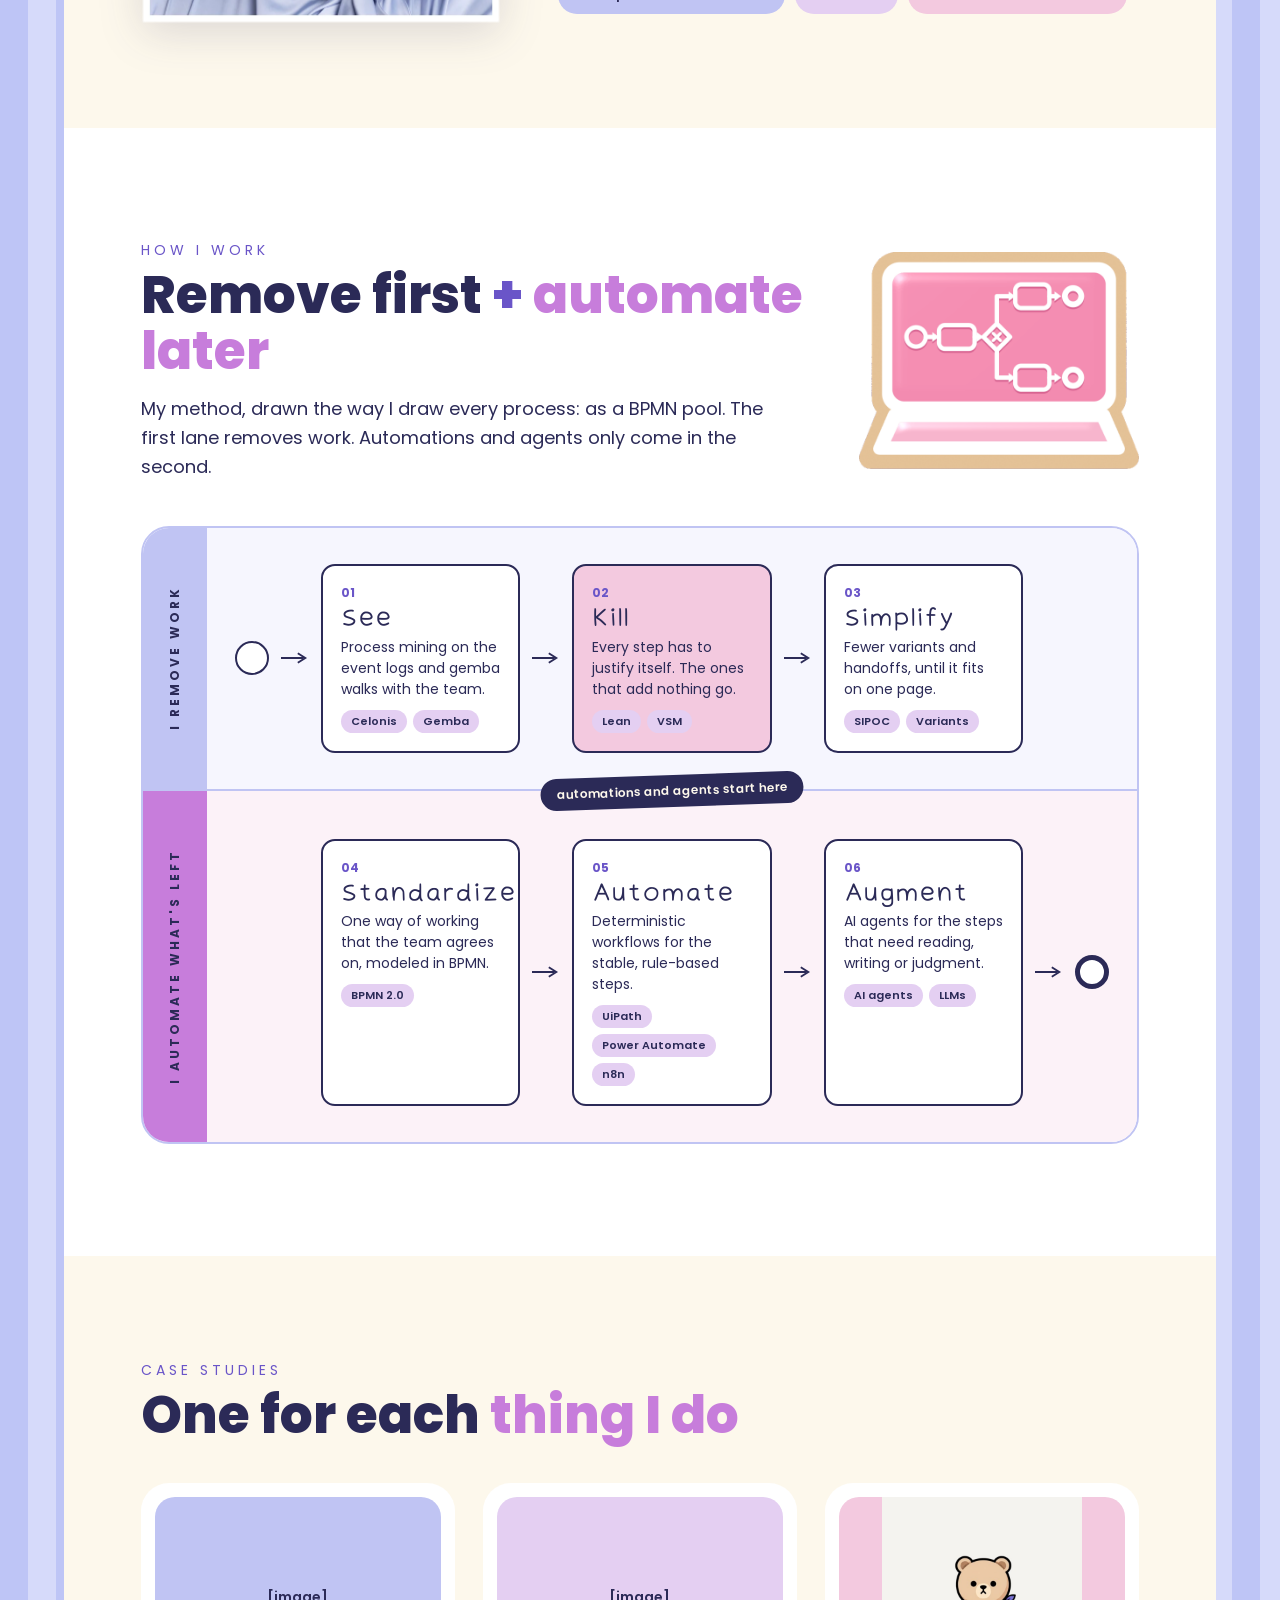
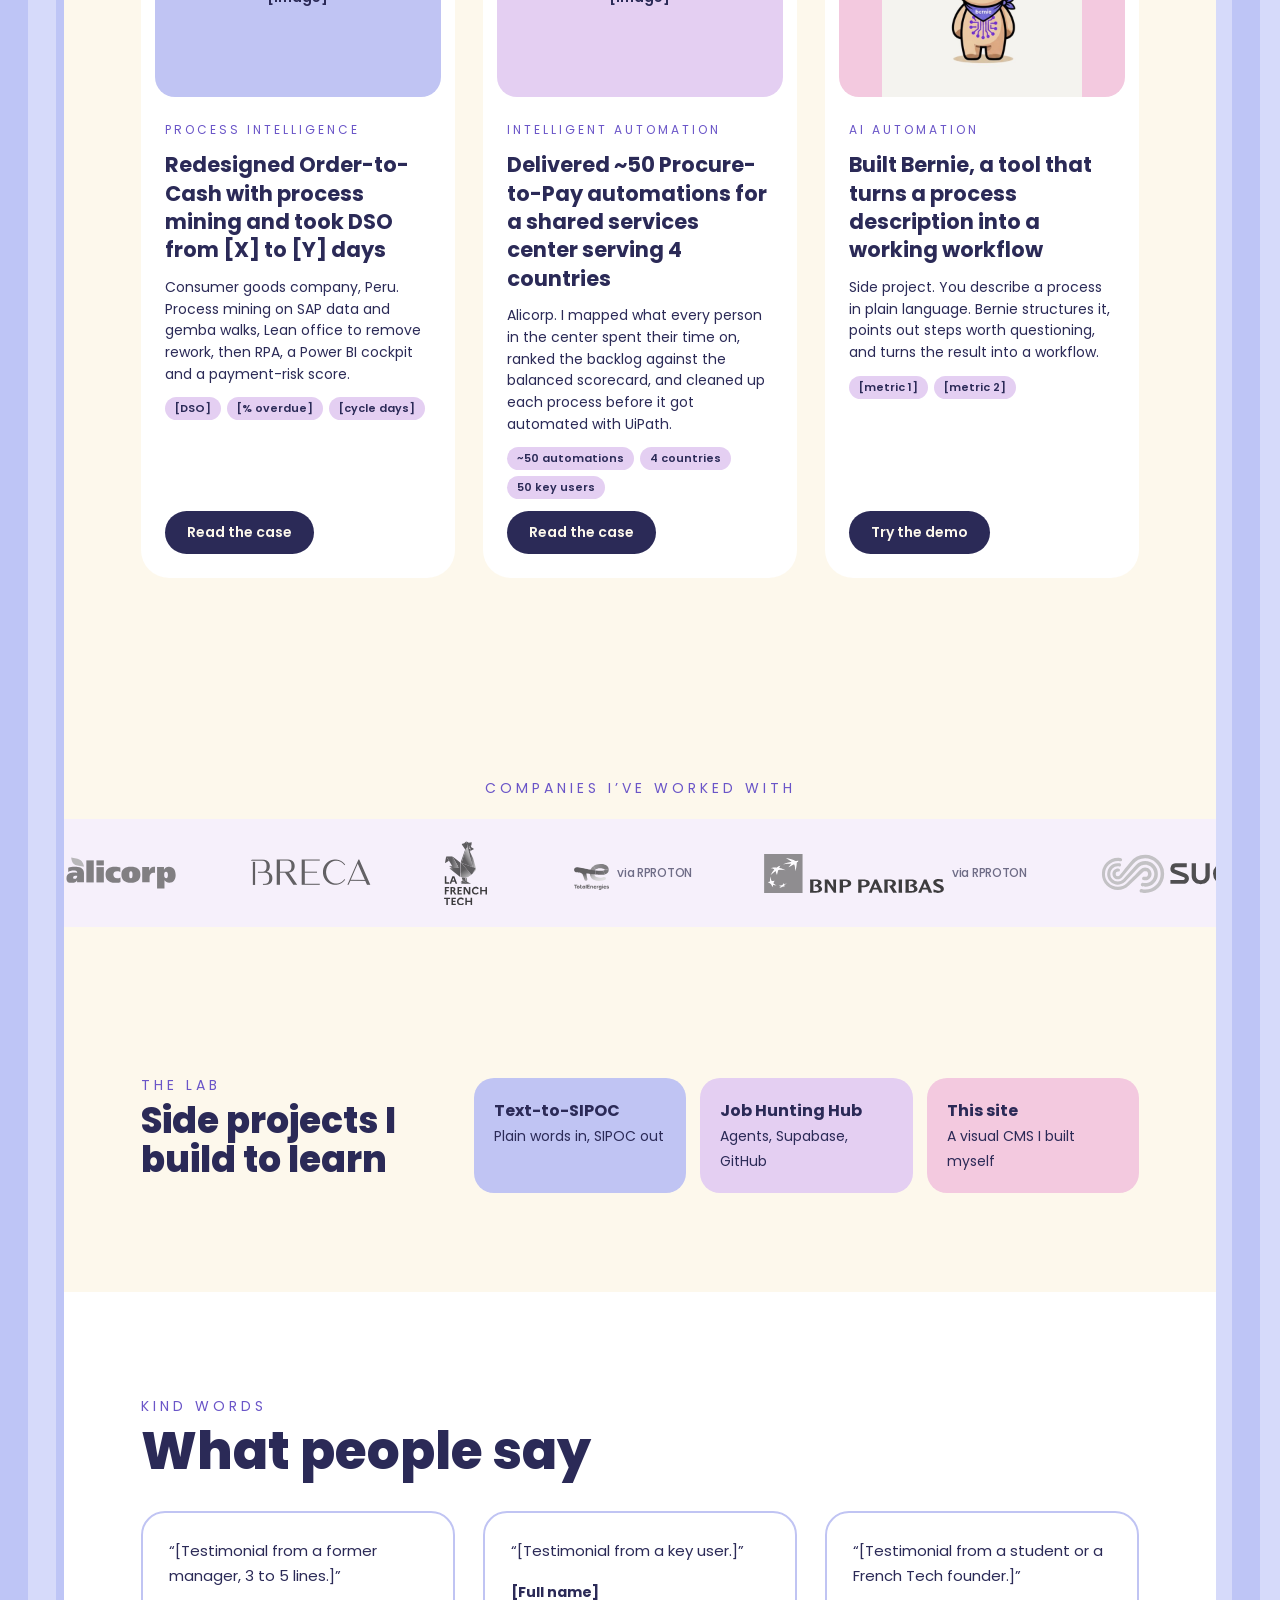
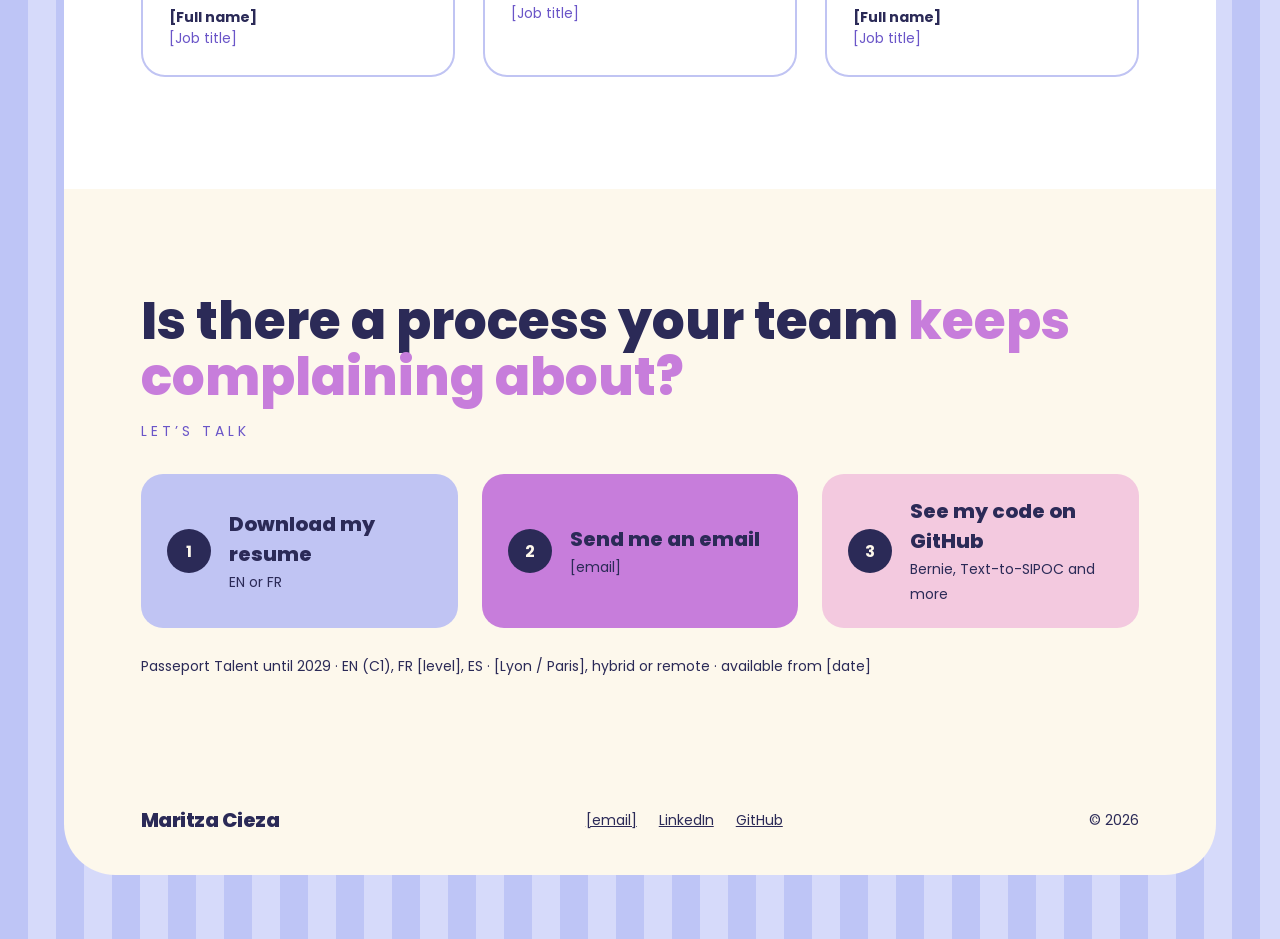
==== commit 58e6d344: "Cream photo background, face-only about photo, Alicorp and Breca logos, silver shimmer sticker, empt" ====
--- a/index.html
+++ b/index.html
@@ -8,10 +8,10 @@
 <link rel="preconnect" href="https://fonts.googleapis.com">
 <link rel="preconnect" href="https://fonts.gstatic.com" crossorigin>
 <link href="https://fonts.googleapis.com/css2?family=Poppins:wght@400;500;600;700;800&display=swap" rel="stylesheet">
-<link rel="stylesheet" href="styles.css?v=2">
+<link rel="stylesheet" href="styles.css?v=3">
 </head>
 <body>
 <div class="page"><main class="sheet" id="app" aria-live="polite"><p class="pad" style="padding-top:48px">Loading…</p></main></div>
-<script src="app.js?v=2"></script>
+<script src="app.js?v=3"></script>
 </body>
 </html>
--- a/styles.css
+++ b/styles.css
@@ -69,8 +69,17 @@
 .hero-photo { flex: 1 1 340px; min-width: 0; display: flex; justify-content: center; position: relative; }
 .frame { position: relative; width: 100%; max-width: 380px; aspect-ratio: 686 / 1000; }
 .frame-img { position: absolute; inset: 0; width: 100%; height: 100%; object-fit: contain; mix-blend-mode: multiply; }
-.frame-photo { position: absolute; left: 17.8%; top: 12.8%; width: 63.6%; height: 70.6%; max-width: none; object-fit: cover; object-position: center top; border-radius: 4px; background: linear-gradient(160deg, var(--lilac) 0%, var(--lavender) 55%, var(--stripe-a) 100%); }
-.sticker { position: absolute; top: -18px; right: -6px; max-width: 190px; background: var(--orchid); color: var(--ink); padding: 26px 26px; border-radius: 50%; font-size: 20px; font-weight: 800; line-height: 1.1; text-align: center; transform: rotate(12deg); border: 3px solid var(--pink); }
+.frame-photo { position: absolute; left: 17.8%; top: 12.8%; width: 65.2%; height: 70.6%; max-width: none; object-fit: cover; object-position: center top; border-radius: 4px; background: var(--cream); }
+@property --shine { syntax: '<angle>'; inherits: false; initial-value: 0deg; }
+.sticker { position: absolute; top: -18px; right: -6px; max-width: 190px; color: var(--ink); padding: 26px 26px; border-radius: 50%; font-size: 20px; font-weight: 800; line-height: 1.1; text-align: center; transform: rotate(12deg); border: 5px solid transparent;
+  background: linear-gradient(var(--orchid), var(--orchid)) padding-box,
+    conic-gradient(from var(--shine), #B9BCC8, #F4F5FA, #FFFFFF, #9EA2B3, #E3E5EE, #C6C9D4, #FFFFFF, #A8ACBB, #B9BCC8) border-box;
+  box-shadow: 0 6px 18px rgba(43, 42, 87, .18);
+  animation: shine 3.5s linear infinite; }
+.sticker::after { content: '✦'; position: absolute; top: 2px; left: 14px; font-size: 16px; color: #fff; text-shadow: 0 0 6px #fff; animation: twinkle 2.2s ease-in-out infinite; }
+@keyframes shine { to { --shine: 360deg; } }
+@keyframes twinkle { 0%, 100% { opacity: .15; transform: scale(.6); } 50% { opacity: 1; transform: scale(1.1); } }
+@media (prefers-reduced-motion: reduce) { .sticker, .sticker::after { animation: none; } }
 
 /* bento */
 .grid { display: grid; gap: 28px; }
@@ -136,6 +145,7 @@
 .brand { display: flex; align-items: center; gap: 8px; font-size: 22px; font-weight: 800; letter-spacing: -0.3px; color: #6E6C86; white-space: nowrap; }
 .brand img { height: 40px; width: auto; max-width: 180px; object-fit: contain; filter: grayscale(1) contrast(1.1); opacity: .75; }
 .brand img[src*="french-tech"] { height: 64px; }
+.brand img[src*="breca"] { height: 28px; }
 .brand small { font-size: 12px; font-weight: 500; }
 @keyframes marquee { from { transform: translateX(0); } to { transform: translateX(-50%); } }
 @media (prefers-reduced-motion: reduce) { .marquee-track { animation: none; flex-wrap: wrap; width: auto; justify-content: center; } }
